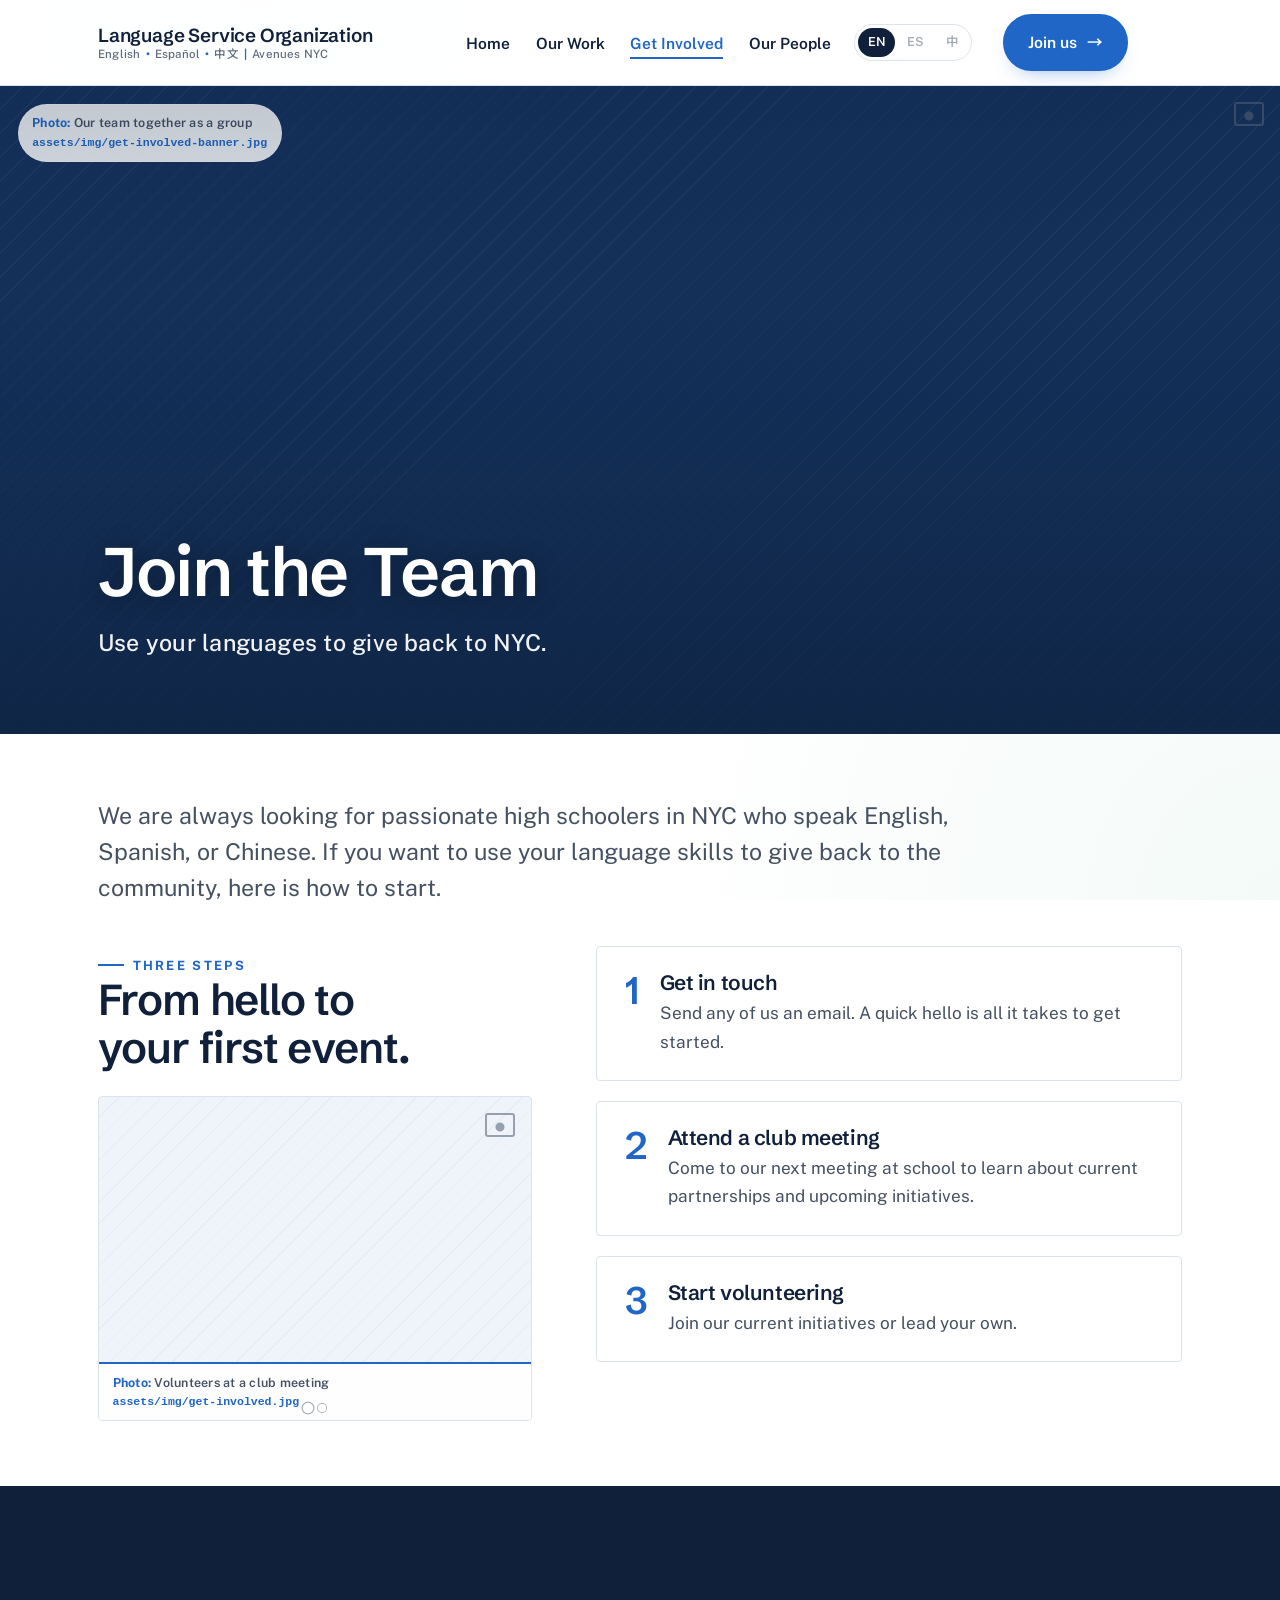
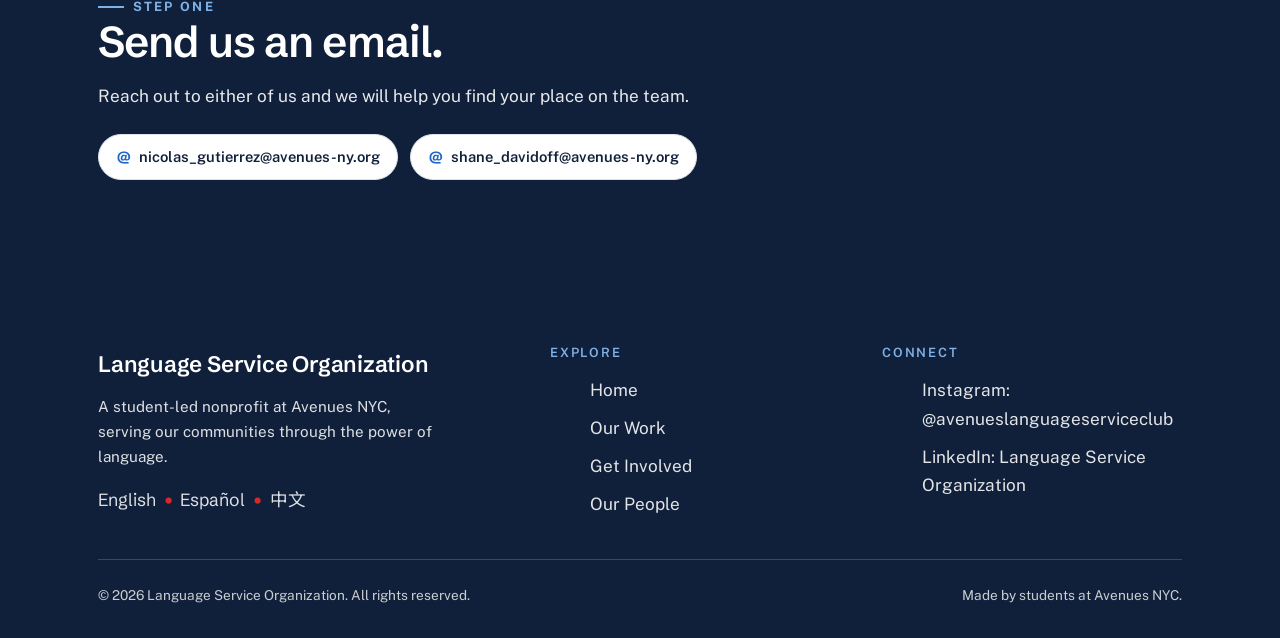
==== get-involved.html @ eb871a9c "Add sliding photo galleries to event spots Turn each Our Work event card and the Get Involved aside " ====
<!DOCTYPE html>
<html lang="en">
<head>
  <meta charset="UTF-8" />
  <meta name="viewport" content="width=device-width, initial-scale=1.0" />
  <title>Get Involved | Language Service Organization</title>
  <meta name="description" content="Join our team. We are looking for passionate high schoolers in NYC who speak English, Spanish, or Chinese and want to use their language skills to give back." />

  <link rel="preconnect" href="https://fonts.googleapis.com" />
  <link rel="preconnect" href="https://fonts.gstatic.com" crossorigin />
  <link href="https://fonts.googleapis.com/css2?family=Schibsted+Grotesk:wght@400;500;600;700&family=Public+Sans:ital,wght@0,400;0,500;0,600;0,700;1,400&family=Noto+Sans+SC:wght@400;500;700&display=swap" rel="stylesheet" />
  <link rel="stylesheet" href="assets/css/styles.css" />
</head>
<body>
  <a class="skip-link" href="#main">Skip to content</a>

  <!-- ============ HEADER / NAV ============ -->
  <header class="site-header">
    <div class="wrap nav">
      <a class="brand" href="index.html" aria-label="Language Service Organization home">
        <span class="brand__name">Language Service Organization</span>
        <span class="brand__tag">English <span class="dot">•</span> Español <span class="dot">•</span> 中文 <span class="dot">|</span> Avenues NYC</span>
      </a>

      <button class="nav__toggle" aria-expanded="false" aria-controls="nav-menu" aria-label="Open menu">
        <span></span>
      </button>

      <nav class="nav__menu" id="nav-menu" aria-label="Primary">
        <ul class="nav__links">
          <li><a href="index.html" data-i18n="nav.home">Home</a></li>
          <li><a href="our-work.html" data-i18n="nav.work">Our Work</a></li>
          <li><a href="get-involved.html" aria-current="page" data-i18n="nav.involved">Get Involved</a></li>
          <li><a href="our-people.html" data-i18n="nav.people">Our People</a></li>
        </ul>
        <div class="lang-switch" role="group" aria-label="Choose language">
          <button type="button" data-lang="en" aria-pressed="true">EN</button>
          <button type="button" data-lang="es">ES</button>
          <button type="button" data-lang="zh">中</button>
        </div>
        <a class="btn nav__cta" href="get-involved.html" data-i18n="nav.cta">Join us <span class="arrow" aria-hidden="true">&rarr;</span></a>
      </nav>
      <div class="nav-backdrop" aria-hidden="true"></div>
    </div>
  </header>

  <main id="main">
    <!-- ============ HERO BANNER (full-width, shared component) ============ -->
    <section class="hero-banner" aria-label="Join the Team">
      <div class="placeholder hero-banner__bg" aria-hidden="true">
        <p class="placeholder__label">Our team together as a group <span class="placeholder__file">assets/img/get-involved-banner.jpg</span></p>
        <img class="placeholder__img" src="assets/img/get-involved-banner.jpg" alt="" />
      </div>
      <div class="hero-banner__overlay" aria-hidden="true"></div>
      <div class="wrap hero-banner__inner">
        <h1 class="hero-banner__name" data-load="2">Join the Team</h1>
        <p class="hero-banner__tag" data-load="3">Use your languages to give back to NYC.</p>
      </div>
    </section>

    <!-- ============ STEPS ============ -->
    <section class="section section--tight" aria-label="How to join">
      <div class="wrap">
        <p class="lede" data-reveal style="margin-bottom: 2.5rem; max-width: 62ch;">We are always looking for passionate high schoolers in NYC who speak English, Spanish, or Chinese. If you want to use your language skills to give back to the community, here is how to start.</p>
        <div class="split">
        <div class="split__aside" data-reveal>
          <span class="kicker">Three steps</span>
          <h2>From hello to your first event.</h2>
          <div class="slider" data-slider style="margin-top: 1.5rem;">
            <div class="slider__track">
              <div class="placeholder">
                <p class="placeholder__label">Volunteers at a club meeting <span class="placeholder__file">assets/img/get-involved.jpg</span></p>
                <img class="placeholder__img" src="assets/img/get-involved.jpg" alt="LSO volunteers together at a club meeting" />
              </div>
              <div class="placeholder">
                <p class="placeholder__label">Our team volunteering <span class="placeholder__file">assets/img/get-involved1.jpg</span></p>
                <img class="placeholder__img" src="assets/img/get-involved1.jpg" alt="LSO volunteers giving back to the community" />
              </div>
            </div>
            <button type="button" class="slider__btn slider__btn--prev" data-slider-prev aria-label="Previous photo"><span aria-hidden="true">&lsaquo;</span></button>
            <button type="button" class="slider__btn slider__btn--next" data-slider-next aria-label="Next photo"><span aria-hidden="true">&rsaquo;</span></button>
            <div class="slider__dots" data-slider-dots aria-hidden="true"></div>
          </div>
        </div>
        <div class="split__main">
          <ol class="steps" style="list-style:none; padding:0; margin-top:0;">
            <li class="step" data-reveal>
              <span class="step__num" aria-hidden="true">1</span>
              <div>
                <h3>Get in touch</h3>
                <p>Send any of us an email. A quick hello is all it takes to get started.</p>
              </div>
            </li>
            <li class="step" data-reveal data-delay="1">
              <span class="step__num" aria-hidden="true">2</span>
              <div>
                <h3>Attend a club meeting</h3>
                <p>Come to our next meeting at school to learn about current partnerships and upcoming initiatives.</p>
              </div>
            </li>
            <li class="step" data-reveal data-delay="2">
              <span class="step__num" aria-hidden="true">3</span>
              <div>
                <h3>Start volunteering</h3>
                <p>Join our current initiatives or lead your own.</p>
              </div>
            </li>
          </ol>
        </div>
        </div>
      </div>
    </section>

    <!-- ============ EMAIL CTA ============ -->
    <section class="section section--ink" aria-labelledby="email-h">
      <div class="wrap">
        <span class="kicker" data-reveal>Step one</span>
        <h2 id="email-h" data-reveal>Send us an email.</h2>
        <p data-reveal data-delay="1" style="margin-top:1rem;">Reach out to either of us and we will help you find your place on the team.</p>
        <div class="email-row" data-reveal data-delay="2">
          <a class="email-chip" href="mailto:nicolas_gutierrez@avenues-ny.org">nicolas_gutierrez@avenues-ny.org</a>
          <a class="email-chip" href="mailto:shane_davidoff@avenues-ny.org">shane_davidoff@avenues-ny.org</a>
        </div>
      </div>
    </section>
  </main>

  <!-- ============ FOOTER ============ -->
  <footer class="site-footer">
    <div class="wrap">
      <div class="footer__top">
        <div class="footer__brand">
          <span class="brand__name">Language Service Organization</span>
          <p>A student-led nonprofit at Avenues NYC, serving our communities through the power of language.</p>
          <p class="trilingual-mini">English <span class="dot">•</span> Español <span class="dot">•</span> 中文</p>
        </div>
        <div class="footer__col">
          <h4>Explore</h4>
          <ul>
            <li><a href="index.html">Home</a></li>
            <li><a href="our-work.html">Our Work</a></li>
            <li><a href="get-involved.html">Get Involved</a></li>
            <li><a href="our-people.html">Our People</a></li>
          </ul>
        </div>
        <div class="footer__col">
          <h4>Connect</h4>
          <ul>
            <li><a href="https://instagram.com/avenueslanguageserviceclub" target="_blank" rel="noopener">Instagram: @avenueslanguageserviceclub</a></li>
            <li><a href="https://www.linkedin.com/company/111957608/" target="_blank" rel="noopener">LinkedIn: Language Service Organization</a></li>
          </ul>
        </div>
      </div>
      <div class="footer__bottom">
        <span>&copy; <span data-year>2026</span> Language Service Organization. All rights reserved.</span>
        <span>Made by students at Avenues NYC.</span>
      </div>
    </div>
  </footer>

  <script src="assets/js/main.js" defer></script>
</body>
</html>
---- assets/css/styles.css ----
/* =========================================================================
   Language Service Organization
   Aesthetic: "Clear Civic"
   - White and light blue-grey backgrounds, near-black navy text
   - Navy as the dominant dark, blue as the primary accent, green as the
     secondary highlight, red reserved for the language-separator dots
   - Fraunces (display serif) + Public Sans (civic body) + Noto SC (CJK)
   - The trilingual tagline's bullet becomes a recurring connective motif
   ========================================================================= */

/* ---------- Design tokens ----------
   Note: a few legacy variable names are kept (--paper, --vermilion, --marigold)
   so the rest of the stylesheet stays stable. Their VALUES now carry the new
   palette: --vermilion is the primary blue, --marigold is the green highlight,
   --paper is white. Plain-named tokens below are preferred for new code.       */
:root {
  /* Palette */
  --white:        #FFFFFF;
  --bg-alt:       #EFF4FA;   /* light blue-grey alternating sections */
  --bg-tint:      #E1ECF7;   /* light blue tint (placeholders, badges) */
  --navy:         #14315B;   /* dominant dark: footer, impact band */
  --navy-deep:    #0E2342;
  --blue:         #1F66C7;   /* primary accent: buttons, links, nav */
  --blue-deep:    #154E9E;
  --blue-light:   #7FB2E8;   /* light blue accent on dark backgrounds */
  --green:        #1F8A66;   /* secondary accent (muted) */
  --green-light:  #4DAE88;   /* soft green highlight on dark backgrounds */
  --red:          #D62828;   /* the language-separator dot motif */
  --red-deep:     #B11E1E;

  /* Legacy aliases mapped to the new palette */
  --paper:        var(--white);
  --paper-deep:   var(--bg-alt);
  --ink:          #11203A;   /* near-black navy text */
  --ink-soft:     #455062;   /* grey body text */
  --ink-faint:    #5E6A7B;   /* readable grey for small meta text */
  --vermilion:    var(--blue);
  --vermilion-deep:var(--blue-deep);
  --marigold:     var(--green-light);
  --sage:         var(--green);
  --line:         #DBE3EE;
  --paper-card:   #FFFFFF;

  /* Type */
  --font-display: "Schibsted Grotesk", "Noto Sans SC", -apple-system, BlinkMacSystemFont, "Segoe UI", Helvetica, sans-serif;
  --font-body:    "Public Sans", "Noto Sans SC", -apple-system, BlinkMacSystemFont, "Segoe UI", Helvetica, sans-serif;

  /* Spacing scale */
  --space-1: 0.5rem;
  --space-2: 1rem;
  --space-3: 1.5rem;
  --space-4: 2.5rem;
  --space-5: 4rem;
  --space-6: 6rem;
  --space-7: 9rem;

  /* Layout */
  --maxw: 1180px;
  --gutter: clamp(1.25rem, 5vw, 4rem);
  --radius: 4px;

  --shadow: 0 1px 0 var(--line), 0 18px 40px -28px rgba(21, 34, 50, 0.45);
  --ease: cubic-bezier(0.22, 1, 0.36, 1);
}

/* ---------- Reset ---------- */
*, *::before, *::after { box-sizing: border-box; }
* { margin: 0; }
html { -webkit-text-size-adjust: 100%; scroll-behavior: smooth; }
@media (prefers-reduced-motion: reduce) {
  html { scroll-behavior: auto; }
  *, *::before, *::after { animation-duration: 0.001ms !important; transition-duration: 0.001ms !important; }
}

body {
  font-family: var(--font-body);
  background: var(--paper);
  color: var(--ink);
  line-height: 1.65;
  font-size: clamp(1rem, 0.96rem + 0.2vw, 1.075rem);
  -webkit-font-smoothing: antialiased;
  text-rendering: optimizeLegibility;
  /* Faint tint via layered gradients (light blue + green) */
  background-image:
    radial-gradient(circle at 20% 0%, rgba(31, 102, 199, 0.05), transparent 45%),
    radial-gradient(circle at 100% 100%, rgba(31, 158, 115, 0.05), transparent 40%);
  background-attachment: fixed;
}

img { max-width: 100%; display: block; }
a { color: inherit; }

/* ---------- Typography ---------- */
h1, h2, h3, h4 {
  font-family: var(--font-display);
  font-weight: 600;
  line-height: 1.12;
  letter-spacing: -0.02em;
  text-wrap: balance;
}
h1 { font-size: clamp(2.4rem, 1.6rem + 3.4vw, 4.2rem); font-weight: 600; }
h2 { font-size: clamp(1.9rem, 1.4rem + 2vw, 2.7rem); }
h3 { font-size: clamp(1.25rem, 1.1rem + 0.8vw, 1.6rem); }
p { max-width: 64ch; }

.kicker {
  font-family: var(--font-body);
  font-size: 0.8rem;
  font-weight: 700;
  letter-spacing: 0.18em;
  text-transform: uppercase;
  color: var(--vermilion);
  display: inline-flex;
  align-items: center;
  gap: 0.7em;
}
.kicker::before {
  content: "";
  width: 1.6rem; height: 2px;
  background: var(--vermilion);
  display: inline-block;
}

/* The recurring connective dot motif (the language separator, in red) */
.dot { color: var(--red); font-weight: 700; padding: 0 0.15em; }

/* ---------- Layout helpers ---------- */
.wrap { width: min(100% - 2rem, var(--maxw)); margin-inline: auto; padding-inline: max(0px, calc((var(--gutter) - 1rem))); }
.section { padding-block: clamp(3.5rem, 8vw, var(--space-7)); }
.section--tight { padding-block: clamp(2.5rem, 5vw, var(--space-5)); }
.lede { font-size: clamp(1.15rem, 1.05rem + 0.5vw, 1.45rem); color: var(--ink-soft); max-width: 56ch; line-height: 1.55; }

/* Accessibility utilities */
.visually-hidden {
  position: absolute !important; width: 1px; height: 1px;
  padding: 0; margin: -1px; overflow: hidden; clip: rect(0 0 0 0); white-space: nowrap; border: 0;
}
.skip-link {
  position: absolute; left: 1rem; top: -100%;
  background: var(--ink); color: var(--paper);
  padding: 0.75rem 1.25rem; border-radius: var(--radius); z-index: 200;
  font-weight: 600; transition: top 0.2s var(--ease);
}
.skip-link:focus { top: 1rem; }

:focus-visible {
  outline: 3px solid var(--vermilion);
  outline-offset: 3px;
  border-radius: 2px;
}

/* ---------- Buttons & links ---------- */
.btn {
  --btn-bg: var(--vermilion);
  --btn-fg: var(--paper);
  display: inline-flex; align-items: center; gap: 0.6em;
  font-family: var(--font-body); font-weight: 600; font-size: 0.98rem;
  padding: 0.85em 1.5em;
  background: var(--btn-bg); color: var(--btn-fg);
  border: 2px solid var(--btn-bg);
  border-radius: 999px;
  text-decoration: none;
  cursor: pointer;
  transition: transform 0.25s var(--ease), background 0.25s var(--ease), color 0.25s var(--ease), box-shadow 0.25s var(--ease);
  box-shadow: 0 10px 22px -14px rgba(31, 102, 199, 0.65);
}
.btn:hover { transform: translateY(-2px); background: var(--vermilion-deep); border-color: var(--vermilion-deep); }
.btn .arrow { transition: transform 0.25s var(--ease); }
.btn:hover .arrow { transform: translateX(4px); }

.btn--ghost {
  --btn-bg: transparent; --btn-fg: var(--ink);
  border-color: var(--ink);
  box-shadow: none;
}
.btn--ghost:hover { background: var(--ink); color: var(--paper); border-color: var(--ink); }

.link-arrow {
  display: inline-flex; align-items: center; gap: 0.4em;
  font-weight: 600; color: var(--vermilion); text-decoration: none;
  border-bottom: 2px solid transparent;
  transition: border-color 0.2s var(--ease), gap 0.2s var(--ease);
}
.link-arrow:hover { border-color: var(--vermilion); gap: 0.7em; }

/* =========================================================================
   Header / Nav
   ========================================================================= */
.site-header {
  position: sticky; top: 0; z-index: 100;
  background: color-mix(in srgb, var(--paper) 88%, transparent);
  backdrop-filter: blur(10px);
  border-bottom: 1px solid var(--line);
}
.nav {
  display: flex; align-items: center; justify-content: space-between;
  gap: var(--space-2);
  padding-block: 0.9rem;
}
.brand {
  display: flex; flex-direction: column;
  text-decoration: none; color: var(--ink);
  line-height: 1.05;
}
.brand__name {
  font-family: var(--font-display); font-weight: 600;
  font-size: 1.18rem; letter-spacing: -0.01em;
}
.brand__tag {
  font-size: 0.72rem; color: var(--ink-faint); font-weight: 500;
  letter-spacing: 0.02em; margin-top: 0.15rem;
}
.brand__tag .dot { color: var(--vermilion); }

.nav__menu { display: flex; align-items: center; gap: clamp(0.9rem, 1.8vw, 1.8rem); }

.nav__links {
  display: flex; align-items: center; gap: clamp(1rem, 2vw, 2.2rem);
  list-style: none;
}
.nav__links a {
  text-decoration: none; color: var(--ink); font-weight: 600; font-size: 0.97rem;
  padding: 0.35rem 0; position: relative;
}
.nav__links a::after {
  content: ""; position: absolute; left: 0; bottom: -2px; height: 2px; width: 0;
  background: var(--vermilion); transition: width 0.25s var(--ease);
}
.nav__links a:hover::after,
.nav__links a[aria-current="page"]::after { width: 100%; }
.nav__links a[aria-current="page"] { color: var(--vermilion); }

.nav__cta { margin-left: 0.5rem; }

/* Language switcher scaffold (English only for now; wired for es/zh later) */
.lang-switch {
  display: inline-flex; gap: 0.15rem; align-items: center;
  border: 1px solid var(--line); border-radius: 999px; padding: 0.2rem;
}
.lang-switch button {
  font: inherit; font-size: 0.78rem; font-weight: 600;
  border: 0; background: transparent; color: var(--ink-faint);
  padding: 0.25rem 0.6rem; border-radius: 999px; cursor: pointer;
  transition: background 0.2s var(--ease), color 0.2s var(--ease);
}
.lang-switch button[aria-pressed="true"] { background: var(--ink); color: var(--paper); }
.lang-switch button:disabled { cursor: not-allowed; opacity: 0.55; }

/* Hamburger */
.nav__toggle {
  display: none;
  background: transparent; border: 1px solid var(--line); border-radius: var(--radius);
  width: 44px; height: 44px; cursor: pointer; padding: 0;
  align-items: center; justify-content: center;
}
.nav__toggle span, .nav__toggle span::before, .nav__toggle span::after {
  content: ""; display: block; width: 22px; height: 2px; background: var(--ink);
  transition: transform 0.3s var(--ease), opacity 0.2s var(--ease);
}
.nav__toggle span { position: relative; }
.nav__toggle span::before { position: absolute; top: -7px; }
.nav__toggle span::after { position: absolute; top: 7px; }
.nav__toggle[aria-expanded="true"] span { background: transparent; }
.nav__toggle[aria-expanded="true"] span::before { transform: translateY(7px) rotate(45deg); }
.nav__toggle[aria-expanded="true"] span::after { transform: translateY(-7px) rotate(-45deg); }

@media (max-width: 860px) {
  .nav__toggle { display: inline-flex; }
  .nav__menu {
    position: fixed; inset: 0 0 0 auto; width: min(82vw, 340px);
    background: var(--paper); border-left: 1px solid var(--line);
    transform: translateX(100%); transition: transform 0.35s var(--ease);
    padding: 6rem var(--gutter) 2rem; box-shadow: -30px 0 60px -40px rgba(21,34,50,0.5);
    display: flex; flex-direction: column; align-items: flex-start;
  }
  .nav__menu[data-open="true"] { transform: translateX(0); }
  .nav__links { flex-direction: column; align-items: flex-start; gap: 1.4rem; font-size: 1.15rem; }
  .nav__links a { font-size: 1.15rem; }
  .nav__cta { margin: 1rem 0 0; }
  .lang-switch { margin-top: 1.5rem; }
  .nav-backdrop {
    position: fixed; inset: 0; background: rgba(21,34,50,0.4);
    opacity: 0; pointer-events: none; transition: opacity 0.3s var(--ease); z-index: 90;
  }
  .nav-backdrop[data-open="true"] { opacity: 1; pointer-events: auto; }
}

/* =========================================================================
   Hero banner (full-width photo with overlaid wordmark)
   ========================================================================= */
.hero-banner {
  position: relative; isolation: isolate; overflow: hidden;
  display: flex; align-items: flex-end;
  min-height: clamp(440px, 72vh, 700px);
  background: var(--navy);
}
.hero__actions { display: flex; flex-wrap: wrap; gap: 1rem; margin-top: 2.2rem; }

/* The labeled placeholder fills the banner; darkened so white text reads */
.placeholder.hero-banner__bg {
  position: absolute; inset: 0; z-index: 0; min-height: 0;
  border: 0; border-radius: 0; align-items: flex-start;
  background:
    repeating-linear-gradient(135deg, transparent 0 16px, rgba(255,255,255,0.045) 16px 17px),
    var(--navy);
}
.hero-banner__bg .placeholder__label {
  width: auto; margin: 1.1rem; border-top: 0;
  border: 1px solid color-mix(in srgb, var(--paper) 35%, transparent);
  border-radius: 999px;
}
/* Gradient overlay: clearer at top, darker at the bottom for the text */
.hero-banner__overlay {
  position: absolute; inset: 0; z-index: 1; pointer-events: none;
  background: linear-gradient(to bottom,
    rgba(14,35,66,0.20) 0%,
    rgba(14,35,66,0.05) 32%,
    rgba(14,35,66,0.55) 76%,
    rgba(14,35,66,0.82) 100%);
}
.hero-banner__inner {
  position: relative; z-index: 2; color: var(--paper);
  padding-block: clamp(2.5rem, 6vw, 4.5rem);
}
.hero-banner .kicker { color: var(--blue-light); }
.hero-banner .kicker::before { background: var(--blue-light); }
.hero-banner__name {
  margin-top: 0.85rem; color: #fff;
  font-size: clamp(2.2rem, 1.4rem + 3.6vw, 4.4rem);
  line-height: 1.02; max-width: 18ch;
  text-shadow: 0 2px 24px rgba(0,0,0,0.30);
}
.hero-banner__tag {
  margin-top: 1.05rem;
  font-size: clamp(1.05rem, 0.92rem + 0.7vw, 1.45rem);
  font-weight: 500; letter-spacing: 0.01em;
  color: color-mix(in srgb, #fff 94%, transparent);
}
.hero-banner__tag .dot { color: #FF6B5E; }
.hero-banner__badge {
  display: inline-flex; align-items: baseline; gap: 0.5em;
  margin-top: 1.6rem; padding: 0.55rem 1.1rem;
  border: 1px solid color-mix(in srgb, var(--paper) 40%, transparent);
  border-radius: 999px; backdrop-filter: blur(4px);
  background: color-mix(in srgb, var(--navy) 35%, transparent);
  font-size: 0.92rem; font-weight: 600; letter-spacing: 0.02em;
}
.hero-banner__badge b { font-family: var(--font-display); font-size: 1.25rem; color: var(--marigold); }

/* Shorter banner on small screens, text still scales via clamp */
@media (max-width: 640px) {
  .hero-banner { min-height: clamp(320px, 56vh, 440px); }
  .hero-banner__name { max-width: 100%; }
}

/* Intro statement below the banner */
.intro__title { max-width: 20ch; }
.intro .lede { margin-top: 1.3rem; }

/* =========================================================================
   Photo placeholders (clearly labeled)
   ========================================================================= */
.placeholder {
  position: relative;
  background:
    repeating-linear-gradient(135deg, transparent 0 14px, rgba(21,34,50,0.035) 14px 15px),
    var(--paper-deep);
  border: 1px solid var(--line);
  border-radius: var(--radius);
  display: flex; align-items: flex-end; justify-content: flex-start;
  overflow: hidden; min-height: 180px;
  color: var(--ink-soft);
}
.placeholder::before {
  content: "";
  position: absolute; top: 1rem; right: 1rem;
  width: 30px; height: 24px; border-radius: 3px;
  border: 2px solid var(--ink-faint);
  background:
    radial-gradient(circle at 50% 60%, var(--ink-faint) 0 4px, transparent 5px);
  opacity: 0.6;
}
.placeholder__label {
  position: relative;
  font-size: 0.78rem; font-weight: 600; letter-spacing: 0.02em; line-height: 1.4;
  background: color-mix(in srgb, var(--paper) 92%, transparent);
  border-top: 2px solid var(--vermilion);
  padding: 0.6rem 0.85rem; margin: 0;
  width: 100%;
}
.placeholder__label::before { content: "Photo: "; color: var(--vermilion); font-weight: 700; }
/* The exact file name to upload for this slot */
.placeholder__file {
  display: block; margin-top: 0.2rem;
  font-family: ui-monospace, SFMono-Regular, Menlo, Consolas, monospace;
  font-size: 0.72rem; font-weight: 600; color: var(--blue);
  letter-spacing: 0; word-break: break-all;
}
/* The real photo: covers the placeholder once it loads, hidden by JS if missing */
.placeholder__img {
  position: absolute; inset: 0; z-index: 2;
  width: 100%; height: 100%; object-fit: cover; display: block;
  background: var(--bg-alt);
}

/* =========================================================================
   Mission / generic prose blocks
   ========================================================================= */
.split {
  display: grid; grid-template-columns: 0.85fr 1.15fr; gap: clamp(1.5rem, 5vw, 4rem);
  align-items: start;
}
.split__aside h2 { position: sticky; top: 6rem; }
@media (max-width: 760px) { .split { grid-template-columns: 1fr; } .split__aside h2 { position: static; } }

.prose p + p { margin-top: 1.1rem; }
.prose p { color: var(--ink-soft); }

.section--ink { background: var(--ink); color: var(--paper); }
.section--ink h2, .section--ink h3 { color: var(--paper); }
.section--ink p { color: color-mix(in srgb, var(--paper) 90%, transparent); }
.section--ink .kicker { color: var(--blue-light); }
.section--ink .kicker::before { background: var(--blue-light); }

.section--paper-deep { background: var(--paper-deep); }

/* =========================================================================
   Impact stats
   ========================================================================= */
.impact-grid {
  display: grid; margin-top: 2.5rem;
  grid-template-columns: repeat(3, 1fr);
  gap: clamp(1.75rem, 4vw, 3rem) clamp(1.5rem, 4vw, 3rem);
}
@media (max-width: 820px) { .impact-grid { grid-template-columns: repeat(2, 1fr); } }
@media (max-width: 520px) { .impact-grid { grid-template-columns: 1fr; } }
.stat { border-top: 3px solid var(--marigold); padding-top: 1.25rem; }
.stat__num {
  font-family: var(--font-display); font-weight: 600;
  font-size: clamp(2.9rem, 1.8rem + 4.2vw, 4.6rem); line-height: 0.95;
  color: var(--marigold); letter-spacing: -0.02em;
  font-variant-numeric: tabular-nums;
}
.stat__label {
  font-weight: 700; text-transform: uppercase; letter-spacing: 0.08em;
  font-size: 0.82rem; margin-top: 0.6rem; color: var(--paper);
}
.stat__desc { margin-top: 0.7rem; max-width: 42ch; font-size: 0.95rem; }
.impact-note {
  margin-top: clamp(2rem, 4vw, 3rem); font-size: 0.85rem;
  color: color-mix(in srgb, var(--paper) 72%, transparent);
}

/* =========================================================================
   Cards (partners, steps, people)
   ========================================================================= */
.grid-cards {
  display: grid; gap: clamp(1.25rem, 3vw, 2rem);
  grid-template-columns: repeat(auto-fill, minmax(290px, 1fr));
}
.card {
  background: var(--paper-card);
  border: 1px solid var(--line);
  border-radius: var(--radius);
  overflow: hidden;
  display: flex; flex-direction: column;
  transition: transform 0.3s var(--ease), box-shadow 0.3s var(--ease), border-color 0.3s var(--ease);
}
.card:hover { transform: translateY(-4px); box-shadow: var(--shadow); border-color: var(--marigold); }
.card .placeholder { min-height: 200px; border: 0; border-bottom: 1px solid var(--line); border-radius: 0; }
.card__body { padding: 1.4rem 1.5rem 1.6rem; display: flex; flex-direction: column; gap: 0.6rem; flex: 1; }
.card__title { display: flex; align-items: baseline; gap: 0.5rem; }
.card__title h3 { font-size: 1.35rem; }
.card__num {
  font-family: var(--font-body); font-weight: 700; font-size: 0.8rem;
  color: var(--vermilion); border: 2px solid var(--vermilion);
  border-radius: 999px; min-width: 1.9rem; height: 1.9rem;
  display: inline-flex; align-items: center; justify-content: center; flex-shrink: 0;
}
.card p { color: var(--ink-soft); font-size: 0.97rem; }
.card__link { margin-top: auto; padding-top: 0.5rem; }
.card .tags { display: flex; flex-wrap: wrap; gap: 0.4rem; margin-top: 0.3rem; }
.tag {
  font-size: 0.72rem; font-weight: 600; letter-spacing: 0.04em;
  background: var(--paper-deep); color: var(--ink-soft);
  padding: 0.25rem 0.6rem; border-radius: 999px;
}

/* Steps (Get Involved) */
.steps { counter-reset: step; display: grid; gap: 1.25rem; margin-top: 2.5rem; }
.step {
  display: grid; grid-template-columns: auto 1fr; gap: 1.25rem; align-items: start;
  background: var(--paper-card); border: 1px solid var(--line); border-radius: var(--radius);
  padding: 1.5rem 1.75rem;
  transition: border-color 0.3s var(--ease), transform 0.3s var(--ease);
}
.step:hover { border-color: var(--marigold); transform: translateX(4px); }
.step__num {
  font-family: var(--font-display); font-weight: 600; font-size: 2.4rem; line-height: 1;
  color: var(--vermilion);
}
.step h3 { font-size: 1.3rem; margin-bottom: 0.3rem; }
.step p { color: var(--ink-soft); }

/* People */
.people-grid {
  display: grid; gap: 1.25rem;
  grid-template-columns: repeat(auto-fill, minmax(220px, 1fr));
}
.people-grid--members {
  grid-template-columns: repeat(auto-fill, minmax(170px, 1fr));
}
.person {
  background: var(--paper-card); border: 1px solid var(--line); border-radius: var(--radius);
  overflow: hidden; display: flex; flex-direction: column;
  transition: border-color 0.3s var(--ease), transform 0.3s var(--ease), box-shadow 0.3s var(--ease);
}
.person:hover { border-color: var(--marigold); transform: translateY(-3px); box-shadow: var(--shadow); }
.person__photo {
  aspect-ratio: 1 / 1; min-height: 0;
  border: 0; border-bottom: 1px solid var(--line); border-radius: 0;
}
.person__info { padding: 1rem 1.1rem 1.2rem; }
.person h3 { font-size: 1.15rem; }
.person__role { color: var(--vermilion); font-weight: 600; font-size: 0.88rem; margin-top: 0.15rem; }
.person__email {
  display: inline-block; margin-top: 0.5rem; font-size: 0.82rem; color: var(--ink-faint);
  text-decoration: none; border-bottom: 1px solid transparent; word-break: break-word;
}
.person__email:hover { color: var(--vermilion); border-color: var(--vermilion); }

/* Email chips (Get Involved) */
.email-row { display: flex; flex-wrap: wrap; gap: 0.75rem; margin-top: 1.5rem; }
.email-chip {
  display: inline-flex; align-items: center; gap: 0.5rem;
  background: var(--paper-card); border: 1px solid var(--line); border-radius: 999px;
  padding: 0.6rem 1.1rem; text-decoration: none; font-weight: 600; font-size: 0.92rem;
  color: var(--ink);
  transition: border-color 0.2s var(--ease), transform 0.2s var(--ease), color 0.2s var(--ease);
}
.email-chip:hover { border-color: var(--vermilion); color: var(--vermilion); transform: translateY(-2px); }
.email-chip::before { content: "@"; color: var(--vermilion); font-family: var(--font-display); font-weight: 700; }

/* =========================================================================
   Page header band (interior pages)
   ========================================================================= */
.page-head { padding-block: clamp(3rem, 7vw, 5.5rem) clamp(2rem, 4vw, 3rem); }
.page-head h1 { margin-top: 1rem; }
.page-head .lede { margin-top: 1.4rem; }

/* CTA band */
.cta-band { text-align: center; }
.cta-band .wrap { display: flex; flex-direction: column; align-items: center; gap: 1.5rem; }
.cta-band h2 { max-width: 18ch; }
.cta-band .hero__actions { justify-content: center; }

/* Photo strip (Home) */
.photo-strip {
  display: grid; gap: 1.25rem; margin-top: 2.5rem;
  grid-template-columns: repeat(3, 1fr);
}
.photo-strip .placeholder { aspect-ratio: 4 / 3; min-height: 0; }
@media (max-width: 760px) { .photo-strip { grid-template-columns: 1fr; } }

/* Scrollable photo gallery (Home) */
.gallery { margin-top: 2rem; }
.gallery__head {
  display: flex; align-items: center; justify-content: space-between;
  gap: 1rem; margin-bottom: 1.25rem;
}
.gallery__controls { display: flex; gap: 0.6rem; }
.gallery__btn {
  width: 44px; height: 44px; border-radius: 999px;
  border: 1.5px solid var(--ink); background: var(--paper); color: var(--ink);
  cursor: pointer; font-size: 1.1rem; line-height: 1;
  display: inline-flex; align-items: center; justify-content: center;
  transition: background 0.2s var(--ease), color 0.2s var(--ease), transform 0.2s var(--ease);
}
.gallery__btn:hover { background: var(--ink); color: var(--paper); transform: translateY(-2px); }
.gallery__track {
  display: grid; grid-auto-flow: column;
  grid-auto-columns: clamp(250px, 60vw, 380px);
  gap: 1.25rem; overflow-x: auto; overscroll-behavior-x: contain;
  scroll-snap-type: x mandatory; scroll-behavior: smooth;
  padding-bottom: 1rem;
  scrollbar-width: thin; scrollbar-color: var(--line) transparent;
}
.gallery__track::-webkit-scrollbar { height: 8px; }
.gallery__track::-webkit-scrollbar-thumb { background: var(--line); border-radius: 999px; }
.gallery__track .placeholder { scroll-snap-align: start; aspect-ratio: 4 / 3; min-height: 0; }
@media (prefers-reduced-motion: reduce) { .gallery__track { scroll-behavior: auto; } }

/* Photo paired with text (Get Involved) */
.aside-photo { margin-top: 1.5rem; aspect-ratio: 4 / 3; }

/* =========================================================================
   Photo slider (sliding photos: many photos in one spot)
   One slide shows at a time; arrows, dots, swipe and gentle autoplay move
   between them. Each slide is a normal labeled placeholder, so any photo not
   yet uploaded simply shows its grey "Photo: filename" box and nothing breaks.
   ========================================================================= */
.slider { position: relative; overflow: hidden; }
.slider__track {
  display: flex; flex-wrap: nowrap;
  transition: transform 0.55s var(--ease);
  will-change: transform;
}
.slider__track > .placeholder {
  flex: 0 0 100%; width: 100%;
  aspect-ratio: 4 / 3; min-height: 0;
}
@media (prefers-reduced-motion: reduce) { .slider__track { transition: none; } }

.slider__btn {
  position: absolute; top: 50%; transform: translateY(-50%); z-index: 6;
  width: 38px; height: 38px; border-radius: 999px; border: 0;
  background: color-mix(in srgb, var(--ink) 55%, transparent); color: var(--paper);
  cursor: pointer; font-size: 1.4rem; line-height: 1;
  display: inline-flex; align-items: center; justify-content: center;
  opacity: 0; transition: opacity 0.2s var(--ease), background 0.2s var(--ease);
}
.slider:hover .slider__btn, .slider:focus-within .slider__btn { opacity: 1; }
.slider__btn:hover { background: var(--ink); }
.slider__btn:focus-visible { opacity: 1; outline: 3px solid var(--paper); outline-offset: 2px; }
.slider__btn--prev { left: 0.6rem; }
.slider__btn--next { right: 0.6rem; }

.slider__dots {
  position: absolute; left: 0; right: 0; bottom: 0.6rem; z-index: 6;
  display: flex; gap: 0.4rem; justify-content: center; flex-wrap: wrap; padding: 0 1rem;
}
.slider__dot {
  width: 8px; height: 8px; padding: 0; border: 0; border-radius: 999px; cursor: pointer;
  background: color-mix(in srgb, var(--paper) 55%, transparent);
  box-shadow: 0 0 0 1px rgba(17, 32, 58, 0.35);
  transition: background 0.2s var(--ease), transform 0.2s var(--ease);
}
.slider__dot[aria-current="true"] { background: var(--paper); transform: scale(1.3); }
/* On touch devices there is no hover, so keep the arrows gently visible */
@media (hover: none) { .slider__btn { opacity: 0.85; } }

/* =========================================================================
   Footer
   ========================================================================= */
.site-footer {
  background: var(--ink); color: var(--paper);
  padding-block: clamp(2.5rem, 5vw, 4rem) 2rem;
}
.footer__top { display: grid; grid-template-columns: 1.4fr 1fr 1fr; gap: 2rem; }
.footer__brand .brand__name { color: var(--paper); font-size: 1.4rem; }
.footer__brand p { color: color-mix(in srgb, var(--paper) 86%, transparent); margin-top: 0.7rem; max-width: 38ch; font-size: 0.95rem; }
.footer__brand .trilingual-mini { margin-top: 1rem; font-family: var(--font-display); font-size: 1.1rem; }
.footer__brand .trilingual-mini .dot { color: var(--red); }
.footer__col h4 {
  font-family: var(--font-body); font-size: 0.8rem; text-transform: uppercase; letter-spacing: 0.14em;
  color: var(--blue-light); margin-bottom: 1rem;
}
.footer__col ul { list-style: none; display: grid; gap: 0.6rem; }
.footer__col a { color: color-mix(in srgb, var(--paper) 88%, transparent); text-decoration: none; transition: color 0.2s var(--ease); }
.footer__col a:hover { color: var(--blue-light); }
.footer__bottom {
  margin-top: 2.5rem; padding-top: 1.5rem; border-top: 1px solid rgba(251,246,236,0.18);
  display: flex; flex-wrap: wrap; justify-content: space-between; gap: 1rem;
  font-size: 0.85rem; color: color-mix(in srgb, var(--paper) 78%, transparent);
}
@media (max-width: 760px) { .footer__top { grid-template-columns: 1fr; gap: 2rem; } }

/* =========================================================================
   Scroll-reveal motion
   ========================================================================= */
[data-reveal] { opacity: 0; transform: translateY(22px); transition: opacity 0.7s var(--ease), transform 0.7s var(--ease); }
[data-reveal].is-visible { opacity: 1; transform: none; }
[data-reveal][data-delay="1"] { transition-delay: 0.08s; }
[data-reveal][data-delay="2"] { transition-delay: 0.16s; }
[data-reveal][data-delay="3"] { transition-delay: 0.24s; }
[data-reveal][data-delay="4"] { transition-delay: 0.32s; }
@media (prefers-reduced-motion: reduce) {
  [data-reveal] { opacity: 1; transform: none; }
}

/* Hero load animation */
.hero [data-load], .hero-banner [data-load] { opacity: 0; transform: translateY(18px); animation: rise 0.8s var(--ease) forwards; }
.hero [data-load="1"], .hero-banner [data-load="1"] { animation-delay: 0.05s; }
.hero [data-load="2"], .hero-banner [data-load="2"] { animation-delay: 0.18s; }
.hero [data-load="3"], .hero-banner [data-load="3"] { animation-delay: 0.31s; }
.hero [data-load="4"], .hero-banner [data-load="4"] { animation-delay: 0.44s; }
.hero [data-load="5"], .hero-banner [data-load="5"] { animation-delay: 0.57s; }
@keyframes rise { to { opacity: 1; transform: none; } }
@media (prefers-reduced-motion: reduce) {
  .hero [data-load], .hero-banner [data-load] { opacity: 1; transform: none; animation: none; }
}
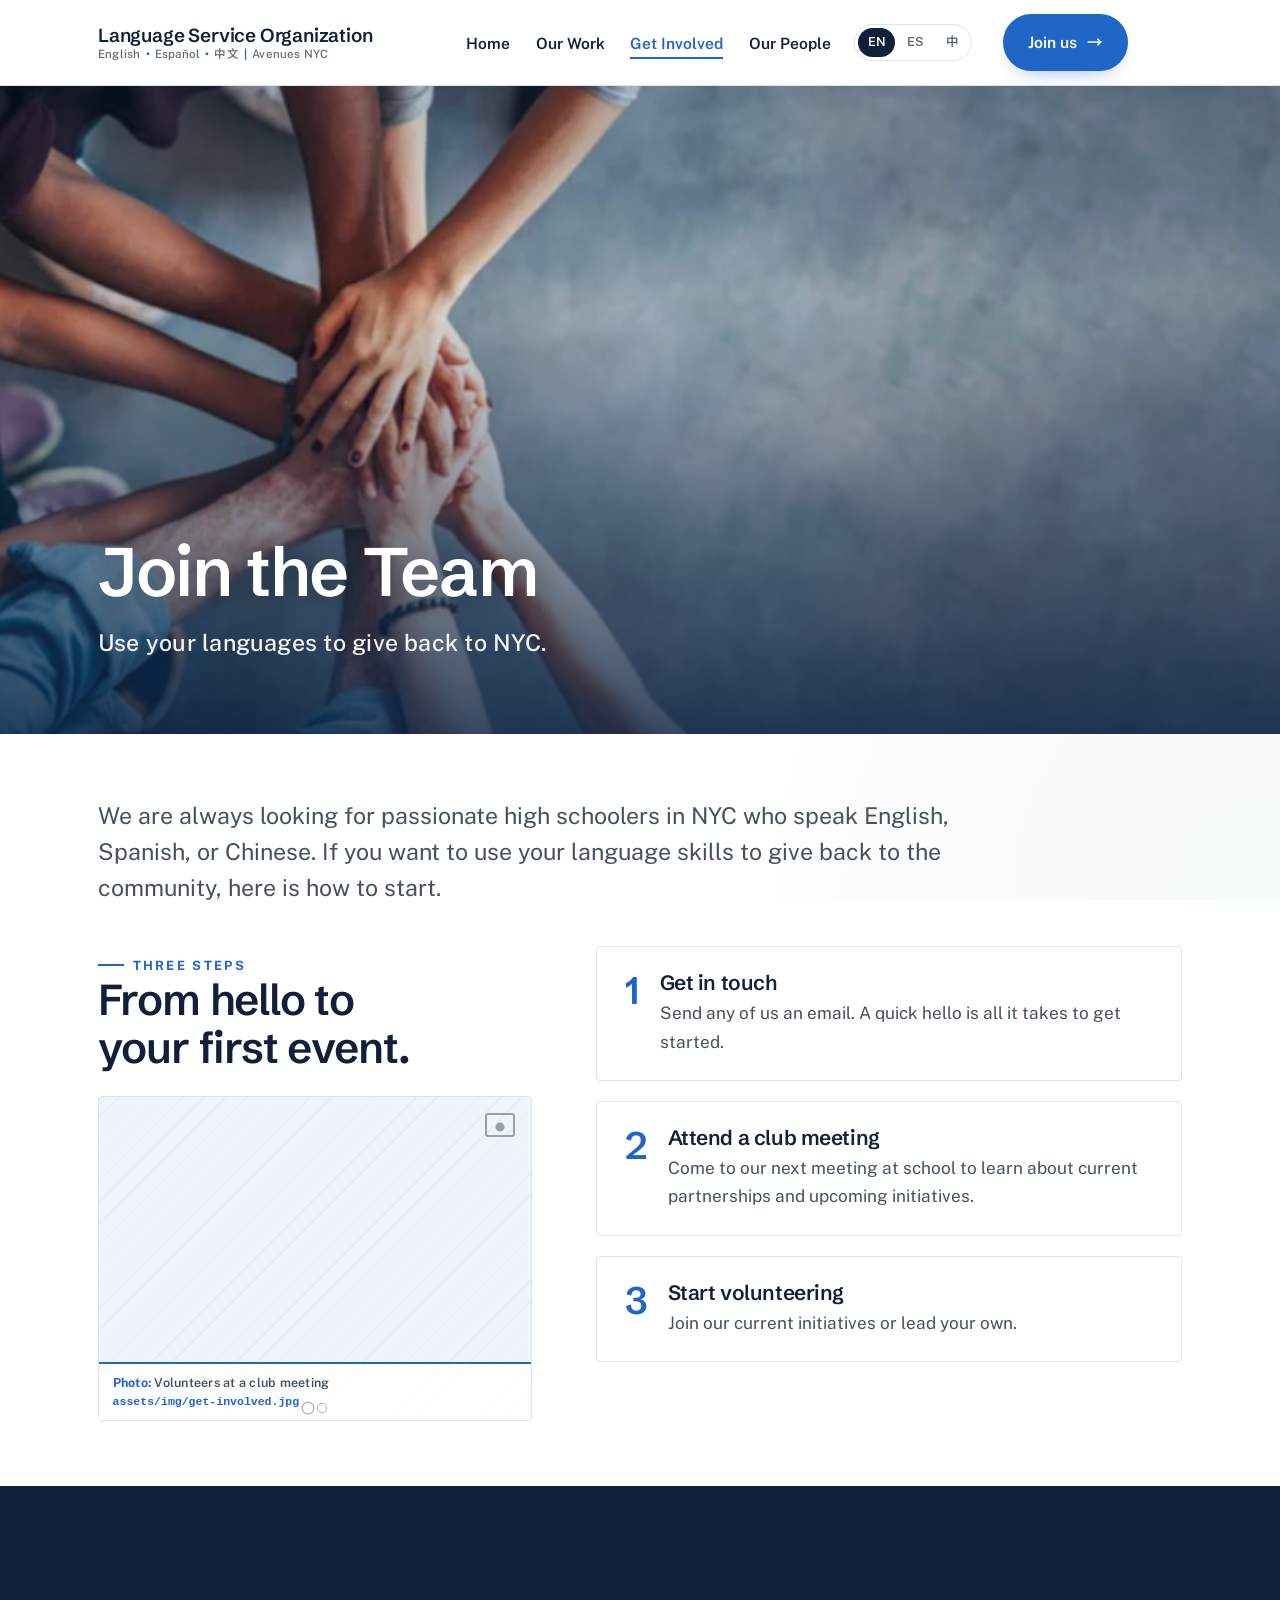
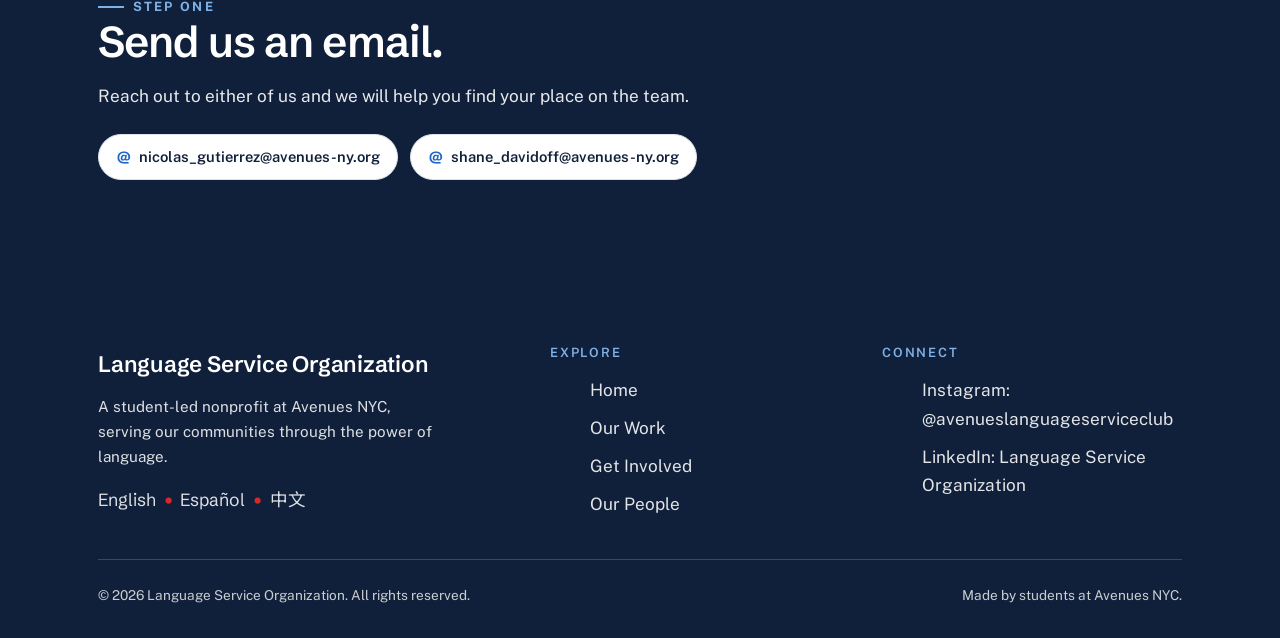
==== commit 7d3f0730: "Harden for Google Search Console: canonical tags, verification placeholder, sitemap - Add rel=canoni" ====
--- a/get-involved.html
+++ b/get-involved.html
@@ -5,6 +5,13 @@
   <meta name="viewport" content="width=device-width, initial-scale=1.0" />
   <title>Get Involved | Language Service Organization</title>
   <meta name="description" content="Join our team. We are looking for passionate high schoolers in NYC who speak English, Spanish, or Chinese and want to use their language skills to give back." />
+
+  <!-- Canonical URL: the exact host + path GitHub Pages serves this page at -->
+  <link rel="canonical" href="https://nicorgutierrez08-eng.github.io/lso-website-brief.md/get-involved.html" />
+  <!-- Google Search Console verification (HTML-tag method). The head is static, so
+       Google sees this without running JS. TODO: replace REPLACE_WITH_GSC_TOKEN with the
+       exact content value GSC gives you under "HTML tag", then keep this tag permanently. -->
+  <meta name="google-site-verification" content="REPLACE_WITH_GSC_TOKEN" />
 
   <link rel="preconnect" href="https://fonts.googleapis.com" />
   <link rel="preconnect" href="https://fonts.gstatic.com" crossorigin />
@@ -70,11 +77,11 @@
             <div class="slider__track">
               <div class="placeholder">
                 <p class="placeholder__label">Volunteers at a club meeting <span class="placeholder__file">assets/img/get-involved.jpg</span></p>
-                <img class="placeholder__img" src="assets/img/get-involved.jpg" alt="LSO volunteers together at a club meeting" />
+                <img loading="lazy" decoding="async" class="placeholder__img" src="assets/img/get-involved.jpg" alt="LSO volunteers together at a club meeting" />
               </div>
               <div class="placeholder">
                 <p class="placeholder__label">Our team volunteering <span class="placeholder__file">assets/img/get-involved1.jpg</span></p>
-                <img class="placeholder__img" src="assets/img/get-involved1.jpg" alt="LSO volunteers giving back to the community" />
+                <img loading="lazy" decoding="async" class="placeholder__img" src="assets/img/get-involved1.jpg" alt="LSO volunteers giving back to the community" />
               </div>
             </div>
             <button type="button" class="slider__btn slider__btn--prev" data-slider-prev aria-label="Previous photo"><span aria-hidden="true">&lsaquo;</span></button>
--- a/assets/css/styles.css
+++ b/assets/css/styles.css
@@ -396,11 +396,24 @@
   font-size: 0.72rem; font-weight: 600; color: var(--blue);
   letter-spacing: 0; word-break: break-all;
 }
-/* The real photo: covers the placeholder once it loads, hidden by JS if missing */
+/* The real photo: covers the placeholder once it loads, hidden by JS if missing.
+   DEFAULT = object-fit: cover, so any photo (landscape, portrait, or square)
+   fills its tile and crops to the centre. The tile's shape is set by its
+   container, so every tile in a row stays the same size no matter the original
+   image. To shift the crop on one photo, add inline object-position to it. */
 .placeholder__img {
   position: absolute; inset: 0; z-index: 2;
-  width: 100%; height: 100%; object-fit: cover; display: block;
+  width: 100%; height: 100%; object-fit: cover; object-position: 50% 50%; display: block;
   background: var(--bg-alt);
+}
+/* OVERRIDE: show a photo in FULL with no cropping (object-fit: contain).
+   Add the class `is-full` to that one <img>, e.g.
+     <img class="placeholder__img is-full" src="assets/img/event-jasa1.jpg" alt="..." />
+   The whole image is shown, letterboxed on a soft matte where it doesn't fill
+   the tile. Use it for photos where cropping would cut off something important. */
+.placeholder__img.is-full {
+  object-fit: contain;
+  background: var(--bg-tint);
 }
 
 /* =========================================================================
@@ -503,6 +516,8 @@
 .step p { color: var(--ink-soft); }
 
 /* People */
+:root { --avatar-size: 132px; } /* one place to change EVERY avatar's diameter */
+
 .people-grid {
   display: grid; gap: 1.25rem;
   grid-template-columns: repeat(auto-fill, minmax(220px, 1fr));
@@ -512,15 +527,42 @@
 }
 .person {
   background: var(--paper-card); border: 1px solid var(--line); border-radius: var(--radius);
-  overflow: hidden; display: flex; flex-direction: column;
+  overflow: hidden; display: flex; flex-direction: column; align-items: center; text-align: center;
+  padding: 1.5rem 0.9rem 0.4rem;
   transition: border-color 0.3s var(--ease), transform 0.3s var(--ease), box-shadow 0.3s var(--ease);
 }
 .person:hover { border-color: var(--marigold); transform: translateY(-3px); box-shadow: var(--shadow); }
+
+/* Uniform circular avatars.
+   Every avatar is exactly --avatar-size across, no matter the original photo's
+   shape or size. object-fit: cover fills the circle and crops to the centre;
+   border-radius: 50% makes it round. To fine-tune ONE person's framing, add an
+   inline object-position to that single <img> (see the note at the end). */
 .person__photo {
+  flex: 0 0 auto;
+  width: var(--avatar-size); height: var(--avatar-size);
   aspect-ratio: 1 / 1; min-height: 0;
-  border: 0; border-bottom: 1px solid var(--line); border-radius: 0;
-}
-.person__info { padding: 1rem 1.1rem 1.2rem; }
+  border: 1px solid var(--line); border-radius: 50%;
+  overflow: hidden;
+  display: flex; align-items: center; justify-content: center;
+  transition: border-color 0.3s var(--ease);
+}
+.person:hover .person__photo { border-color: var(--marigold); }
+.person__photo::before { display: none; } /* hide the little camera glyph inside the circle */
+.person__photo .placeholder__img {
+  position: absolute; inset: 0; width: 100%; height: 100%;
+  object-fit: cover; object-position: 50% 50%; /* default: centre crop */
+  border-radius: 50%;
+}
+/* Empty-state label (shown only until a photo is added): centred and compact
+   so it reads inside the round frame instead of a bottom bar. */
+.person__photo .placeholder__label {
+  position: static; width: auto; border-top: 0; background: transparent;
+  padding: 0 0.6rem; text-align: center; font-size: 0.6rem; line-height: 1.3;
+}
+.person__photo .placeholder__file { font-size: 0.56rem; margin-top: 0.15rem; }
+
+.person__info { padding: 0.9rem 0.5rem 1.2rem; }
 .person h3 { font-size: 1.15rem; }
 .person__role { color: var(--vermilion); font-weight: 600; font-size: 0.88rem; margin-top: 0.15rem; }
 .person__email {
@@ -561,6 +603,29 @@
 }
 .photo-strip .placeholder { aspect-ratio: 4 / 3; min-height: 0; }
 @media (max-width: 760px) { .photo-strip { grid-template-columns: 1fr; } }
+
+/* =========================================================================
+   Reusable responsive photo grid (use for ANY new multi-photo section)
+   Drop a <div class="photo-grid"> around any number of .placeholder tiles and
+   they auto-arrange into even columns that get fewer on narrow screens. Every
+   tile is the same size and shape (square by default), photos fill via
+   object-fit: cover, with consistent rounded corners and spacing — one designed
+   gallery, not mismatched images. Works for any photo you add later.
+   Variants: add `photo-grid--wide` for 4:3 tiles, `photo-grid--small` for more,
+   smaller tiles. Tag any single photo with `is-full` to show it uncropped. */
+.photo-grid {
+  display: grid; gap: clamp(0.75rem, 2vw, 1.25rem);
+  grid-template-columns: repeat(auto-fill, minmax(220px, 1fr));
+}
+.photo-grid .placeholder {
+  aspect-ratio: 1 / 1; min-height: 0;
+  border-radius: var(--radius); overflow: hidden;
+}
+.photo-grid--wide .placeholder { aspect-ratio: 4 / 3; }
+.photo-grid--small { grid-template-columns: repeat(auto-fill, minmax(150px, 1fr)); }
+@media (max-width: 520px) {
+  .photo-grid { grid-template-columns: repeat(2, 1fr); }
+}
 
 /* Scrollable photo gallery (Home) */
 .gallery { margin-top: 2rem; }
